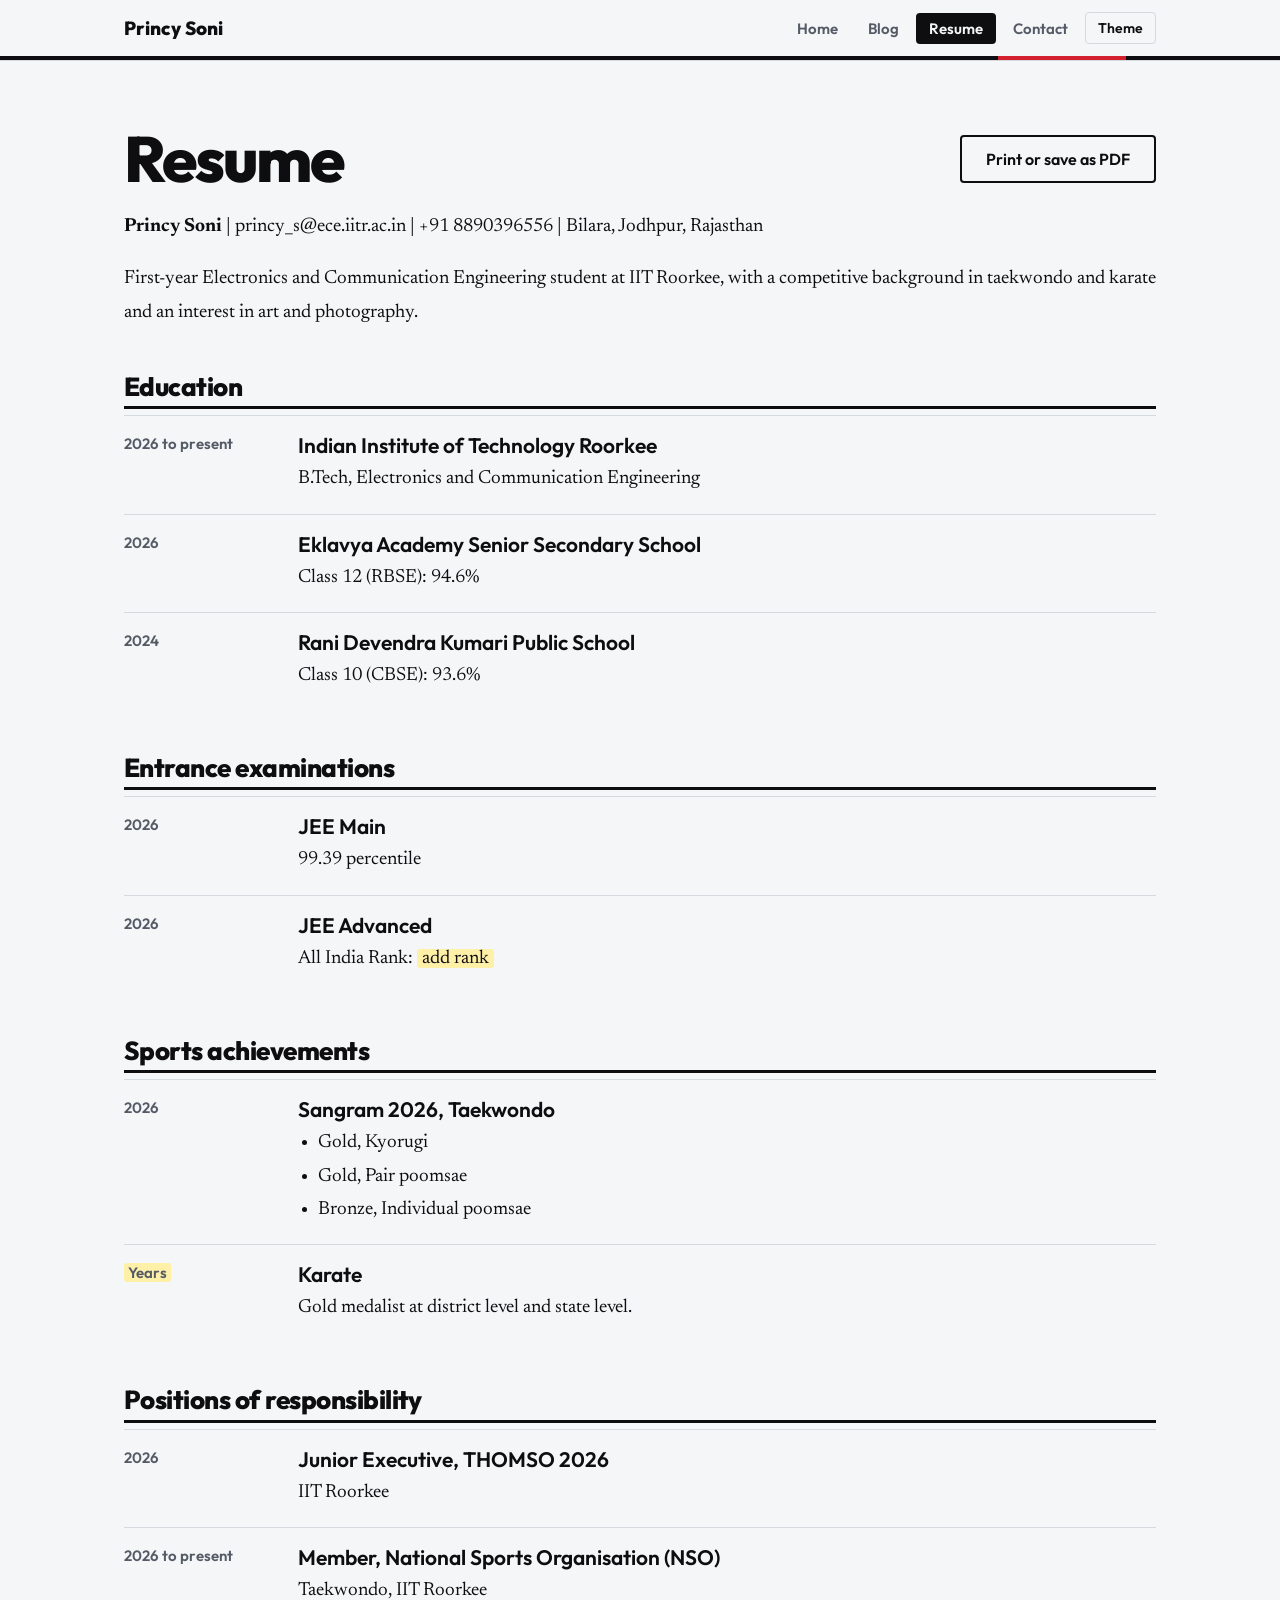
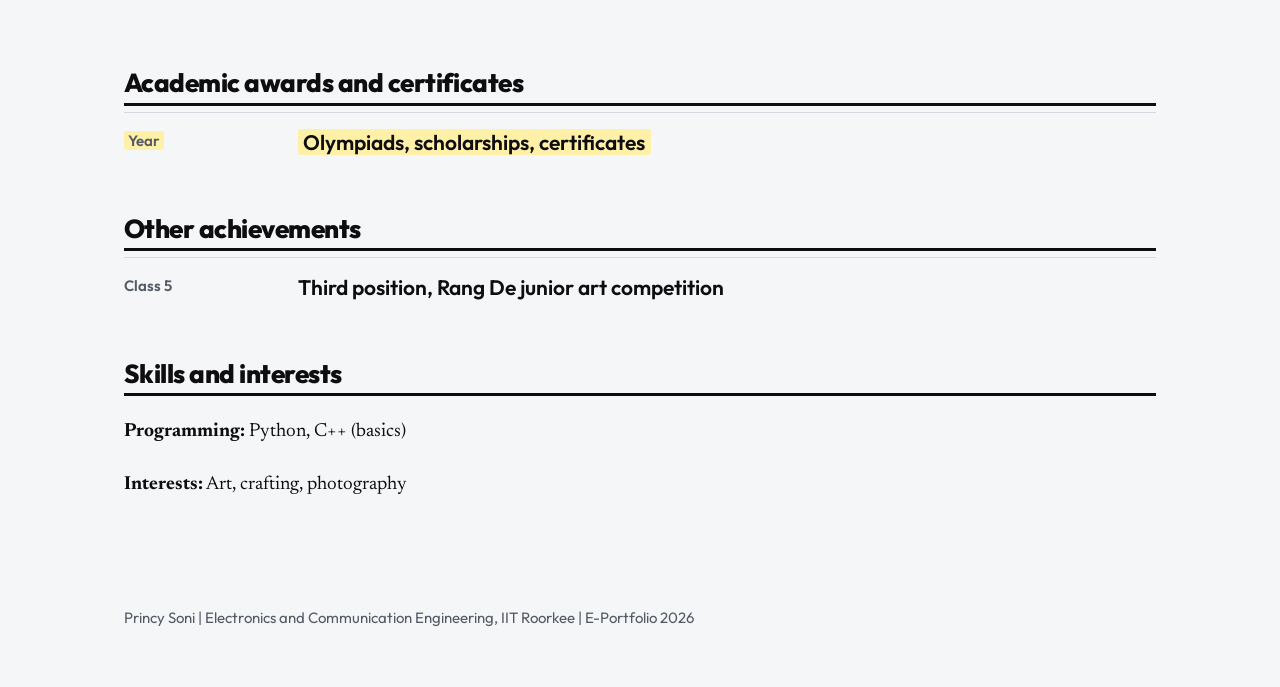
==== resume.html @ d1529dc6 "Add files via upload" ====
<!DOCTYPE html>
<html lang="en"><head><meta charset="utf-8">
<meta name="viewport" content="width=device-width, initial-scale=1, viewport-fit=cover">
<title>Resume | Princy Soni</title>
<link rel="preconnect" href="https://fonts.googleapis.com">
<link href="https://fonts.googleapis.com/css2?family=Outfit:wght@400;600;800&family=Newsreader:ital,wght@0,400;0,600;1,400&display=swap" rel="stylesheet">
<link rel="stylesheet" href="style.css"></head>
<body data-page="resume">
<div id="hdr"></div>
<main>
<div style="display:flex;justify-content:space-between;align-items:center;gap:16px;flex-wrap:wrap"><h1 class="pg">Resume</h1>
<button class="btn" onclick="window.print()">Print or save as PDF</button></div>
<p style="margin-top:18px"><b>Princy Soni</b> | princy_s@ece.iitr.ac.in | +91 8890396556 | Bilara, Jodhpur, Rajasthan</p>
<p>First-year Electronics and Communication Engineering student at IIT Roorkee, with a competitive background in taekwondo and karate and an interest in art and photography.</p>
<div class="rsec"><h2>Education</h2>
<div class="entry"><div class="when">2026 to present</div><div><h3>Indian Institute of Technology Roorkee</h3><p>B.Tech, Electronics and Communication Engineering</p></div></div>
<div class="entry"><div class="when">2026</div><div><h3>Eklavya Academy Senior Secondary School</h3><p>Class 12 (RBSE): 94.6%</p></div></div>
<div class="entry"><div class="when">2024</div><div><h3>Rani Devendra Kumari Public School</h3><p>Class 10 (CBSE): 93.6%</p></div></div></div>
<div class="rsec"><h2>Entrance examinations</h2>
<div class="entry"><div class="when">2026</div><div><h3>JEE Main</h3><p>99.39 percentile</p></div></div>
<div class="entry"><div class="when">2026</div><div><h3>JEE Advanced</h3><p>All India Rank: <span class="ph">add rank</span></p></div></div></div>
<div class="rsec"><h2>Sports achievements</h2>
<div class="entry"><div class="when">2026</div><div><h3>Sangram 2026, Taekwondo</h3><ul><li>Gold, Kyorugi</li><li>Gold, Pair poomsae</li><li>Bronze, Individual poomsae</li></ul></div></div>
<div class="entry"><div class="when"><span class="ph">Years</span></div><div><h3>Karate</h3><p>Gold medalist at district level and state level.</p></div></div></div>
<div class="rsec"><h2>Positions of responsibility</h2>
<div class="entry"><div class="when">2026</div><div><h3>Junior Executive, THOMSO 2026</h3><p>IIT Roorkee</p></div></div>
<div class="entry"><div class="when">2026 to present</div><div><h3>Member, National Sports Organisation (NSO)</h3><p>Taekwondo, IIT Roorkee</p></div></div></div>
<div class="rsec"><h2>Academic awards and certificates</h2>
<div class="entry"><div class="when"><span class="ph">Year</span></div><div><h3><span class="ph">Olympiads, scholarships, certificates</span></h3></div></div></div>
<div class="rsec"><h2>Other achievements</h2>
<div class="entry"><div class="when">Class 5</div><div><h3>Third position, Rang De junior art competition</h3></div></div></div>
<div class="rsec"><h2>Skills and interests</h2>
<p><b>Programming:</b> Python, C++ (basics)</p><p><b>Interests:</b> Art, crafting, photography</p></div>
</main>
<div id="ftr"></div>
<script src="layout.js"></script>
</body></html>
---- style.css ----
:root{--bg:#F4F6F8;--surface:#fff;--ink:#0E0E10;--muted:#555B66;--line:#D5DAE0;--red:#D3202F;--blue:#1F4FD8;--gold:#C9A227;--bronze:#A9622B;--mark:#FFF0A8;
--head:'Outfit','Segoe UI',system-ui,sans-serif;--body:'Newsreader',Georgia,serif;
box-sizing:border-box;padding-top:env(safe-area-inset-top,0px);padding-bottom:env(safe-area-inset-bottom,0px)}
@media (prefers-color-scheme:dark){:root:not([data-theme="light"]){--bg:#0E1014;--surface:#171A20;--ink:#EDEEF0;--muted:#A3A9B5;--line:#2A2F38;--red:#FF5A66;--blue:#7FA1FF;--mark:#4A4020}}
:root[data-theme="dark"]{--bg:#0E1014;--surface:#171A20;--ink:#EDEEF0;--muted:#A3A9B5;--line:#2A2F38;--red:#FF5A66;--blue:#7FA1FF;--mark:#4A4020}
*{box-sizing:border-box}html{scroll-behavior:smooth}
body{margin:0;background:var(--bg);color:var(--ink);font:19px/1.75 var(--body)}
a{color:var(--blue)}:focus-visible{outline:3px solid var(--blue);outline-offset:3px}
.ph{background:var(--mark);padding:0 .25em;border-radius:3px}
.bar{position:sticky;top:0;z-index:5;background:var(--bg);border-bottom:1px solid var(--line)}
.bar::after{content:"";display:block;height:4px;background:linear-gradient(90deg,var(--ink) 0 78%,var(--red) 78% 88%,var(--ink) 88%)}
.bar-in{max-width:1080px;margin:auto;display:flex;align-items:center;justify-content:space-between;padding:12px 24px;gap:16px}
.bar b{font:800 19px var(--head)}
nav{display:flex;gap:4px;align-items:center;flex-wrap:wrap}
nav a{font:600 15px var(--head);text-decoration:none;color:var(--muted);padding:6px 13px;border-radius:4px}
nav a:hover{color:var(--ink)}nav a[aria-current="page"]{color:var(--bg);background:var(--ink)}
#theme{font:600 14px var(--head);background:none;border:1px solid var(--line);color:var(--ink);border-radius:4px;padding:6px 12px;cursor:pointer}
main{max-width:1080px;margin:auto;padding:64px 24px}
h1,h2,h3{font-family:var(--head);line-height:1.05;margin:0}
h2{font-size:clamp(28px,5vw,42px);font-weight:800;letter-spacing:-.02em;margin:0 0 18px}
h3{font-size:21px;font-weight:600}
.eyebrow{font:600 14px var(--head);letter-spacing:.18em;text-transform:uppercase;color:var(--red);margin:0 0 14px}
.pg{font-size:clamp(36px,6vw,64px);font-weight:800;letter-spacing:-.03em}
.hero{display:grid;gap:56px;grid-template-columns:1.4fr 1fr;align-items:center}
.name{font-size:clamp(56px,11vw,128px);font-weight:800;letter-spacing:-.045em;line-height:.92}
.name span{display:block}.name .o{color:transparent;-webkit-text-stroke:2px var(--ink)}
.lead{max-width:31em;margin:22px 0 0;font-size:22px}
.motto{margin:22px 0 0;font:italic 22px var(--body);color:var(--muted);border-left:4px solid var(--blue);padding-left:16px}
.btns{display:flex;flex-wrap:wrap;gap:12px;margin-top:28px}
.btn{font:600 16px var(--head);text-decoration:none;padding:12px 24px;border-radius:4px;border:2px solid var(--ink);color:var(--ink);background:none;cursor:pointer;transition:transform .2s}
.btn:hover{transform:translateY(-3px)}.btn.fill{background:var(--ink);color:var(--bg)}
.photo{position:relative;aspect-ratio:4/5;max-width:350px;justify-self:center;width:100%;background:var(--surface);box-shadow:-12px -12px 0 var(--red),12px 12px 0 var(--blue);display:grid;place-items:center;overflow:hidden;transition:transform .4s}
.photo:hover{transform:rotate(-1.5deg)}
.photo img{position:absolute;inset:0;width:100%;height:100%;object-fit:cover}
.photo span{font:800 80px var(--head);color:var(--line)}
.mq{overflow:hidden;border-block:2px solid var(--ink);background:var(--ink);color:var(--bg);white-space:nowrap}
.mq div{display:inline-block;padding:12px 0;font:800 20px var(--head);letter-spacing:.08em;text-transform:uppercase;animation:mq 28s linear infinite}
@keyframes mq{to{transform:translateX(-50%)}}
.stats{display:grid;grid-template-columns:repeat(auto-fit,minmax(200px,1fr));gap:24px;margin-top:64px}
.stat{border-top:4px solid var(--red);padding-top:12px}.stat:nth-child(2){border-color:var(--blue)}.stat:nth-child(3){border-color:var(--ink)}
.stat b{display:block;font:800 clamp(48px,8vw,72px) var(--head);letter-spacing:-.03em;line-height:1}
.stat span{font:600 15px var(--head);color:var(--muted)}
.sec{margin-top:80px;padding-top:44px;border-top:1px solid var(--line)}
.split{display:grid;grid-template-columns:1.2fr 1fr;gap:56px;align-items:start}
.medals{display:grid;grid-template-columns:repeat(auto-fit,minmax(170px,1fr));gap:16px;margin-top:20px}
.medal{border:2px solid var(--ink);padding:16px;background:var(--surface);transition:transform .25s,box-shadow .25s}
.medal:hover{transform:translate(-4px,-4px);box-shadow:6px 6px 0 var(--red)}
.medal i{display:block;width:34px;height:34px;border-radius:50%;margin-bottom:10px;background:var(--gold);box-shadow:inset 0 0 0 5px rgba(255,255,255,.35)}
.medal.b i{background:var(--bronze)}.medal p{margin:2px 0 0;font-size:16px;color:var(--muted)}
.chips{display:flex;flex-wrap:wrap;gap:8px;padding:0;margin:14px 0 0;list-style:none}
.chips li{border:1px solid var(--ink);padding:4px 14px;border-radius:4px;font:600 15px var(--head)}
.fig{margin:0;max-width:520px}.fig img{display:block;width:100%;height:auto;border:2px solid var(--ink)}
.fig.wide{max-width:none;margin:34px 0}
.fig figcaption{font:600 15px var(--head);color:var(--muted);margin-top:8px}
.post{max-width:40em}.post h2{font-size:28px;margin:44px 0 6px}
.post h2 em{font-style:normal;color:var(--red);margin-right:10px}
.meta{font:600 15px var(--head);color:var(--muted);margin:14px 0 8px}
blockquote{margin:34px 0;padding:4px 0 4px 22px;border-left:5px solid var(--red);font-style:italic;font-size:25px;line-height:1.45}
.entry{display:grid;grid-template-columns:150px 1fr;gap:24px;padding:18px 0;border-top:1px solid var(--line)}
.when{font:600 15px var(--head);color:var(--muted)}.entry p,.entry ul{margin:6px 0 0}.entry ul{padding-left:20px}
.rsec{margin-top:44px}.rsec h2{font-size:26px;margin-bottom:6px;border-bottom:3px solid var(--ink);padding-bottom:6px}
.contact{list-style:none;margin:28px 0 0;padding:0;border-top:3px solid var(--ink);max-width:620px}
.contact li{display:flex;justify-content:space-between;gap:16px;padding:14px 0;border-bottom:1px solid var(--line)}
.contact span:first-child{font-family:var(--head);font-weight:600;color:var(--muted)}
footer{max-width:1080px;margin:auto;padding:24px 24px 60px;color:var(--muted);font:15px var(--head)}
.js .rv{opacity:0;transform:translateY(26px);transition:opacity .7s,transform .7s}.js .rv.in{opacity:1;transform:none}
@media (prefers-reduced-motion:reduce){.rv{opacity:1!important;transform:none!important}.mq div{animation:none}html{scroll-behavior:auto}}
@media (max-width:800px){.hero,.split{grid-template-columns:1fr;gap:44px}.entry{grid-template-columns:1fr;gap:4px}.bar b{display:none}.bar-in{padding:10px 12px}main,footer{padding-left:20px;padding-right:20px}main{padding-top:40px}.photo{max-width:270px}}
@media print{.bar,.btns,#theme,footer,.mq{display:none}main{padding:0}.js .rv{opacity:1;transform:none}}
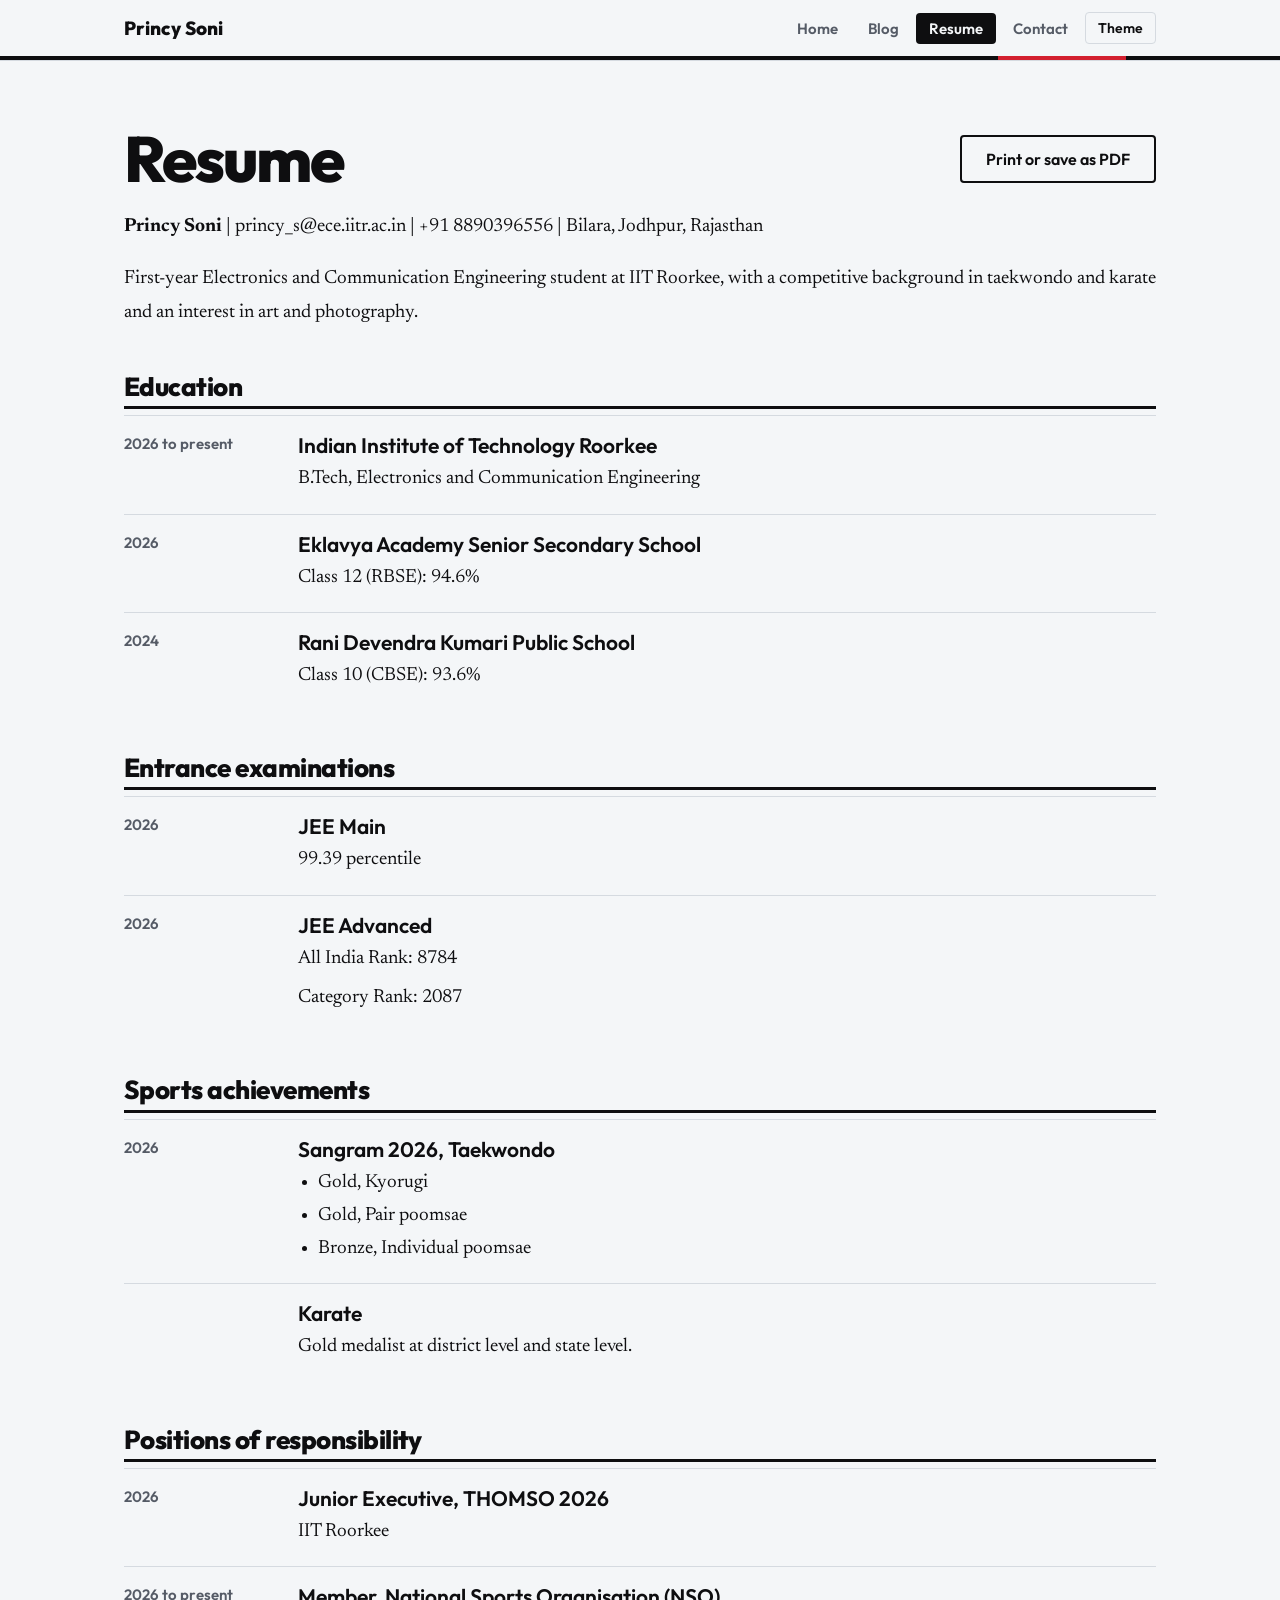
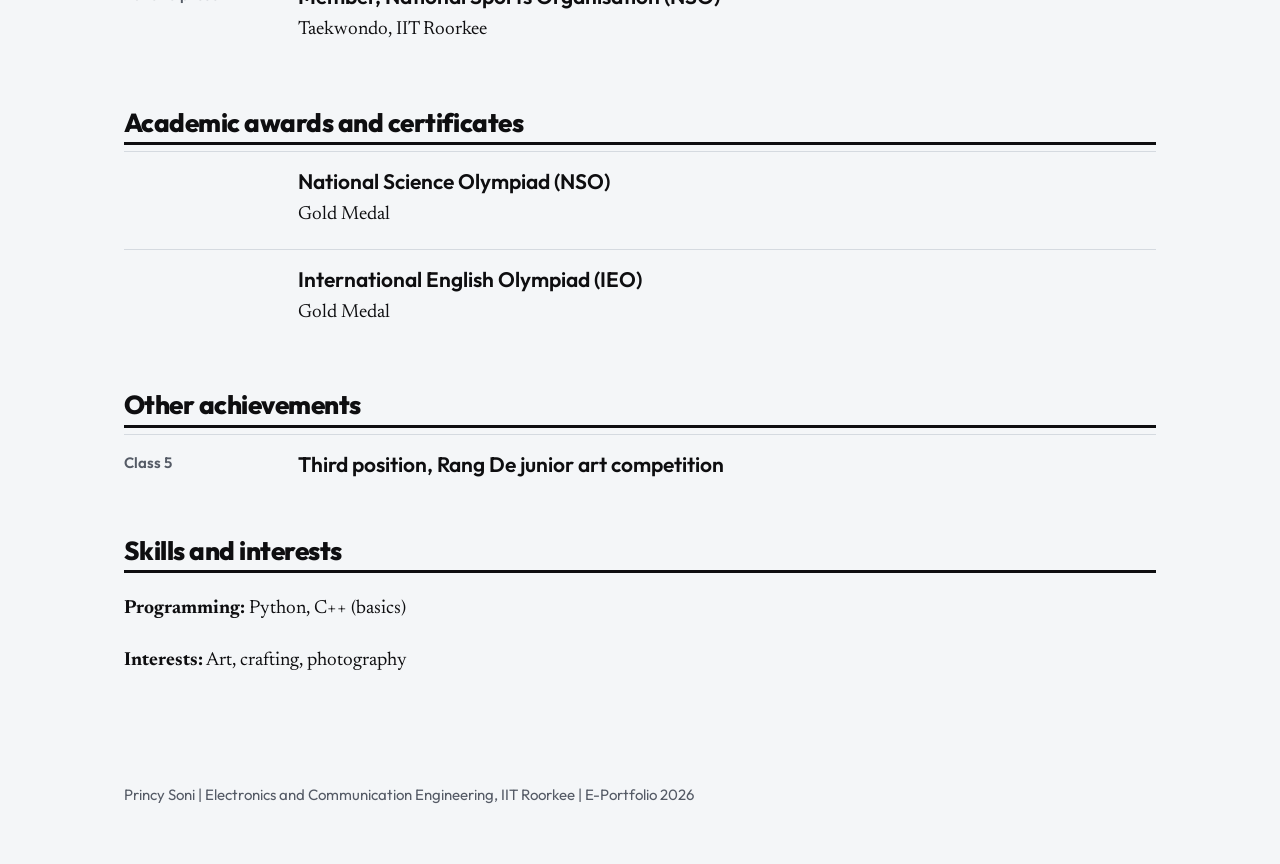
==== commit a496c634: "Add files via upload" ====
--- a/resume.html
+++ b/resume.html
@@ -18,16 +18,17 @@
 <div class="entry"><div class="when">2024</div><div><h3>Rani Devendra Kumari Public School</h3><p>Class 10 (CBSE): 93.6%</p></div></div></div>
 <div class="rsec"><h2>Entrance examinations</h2>
 <div class="entry"><div class="when">2026</div><div><h3>JEE Main</h3><p>99.39 percentile</p></div></div>
-<div class="entry"><div class="when">2026</div><div><h3>JEE Advanced</h3><p>All India Rank: <span class="ph">add rank</span></p></div></div></div>
+<div class="entry"><div class="when">2026</div><div><h3>JEE Advanced</h3><p>All India Rank: 8784</p><p>Category Rank: 2087</p></div></div>
+</p></div></div></div>
 <div class="rsec"><h2>Sports achievements</h2>
 <div class="entry"><div class="when">2026</div><div><h3>Sangram 2026, Taekwondo</h3><ul><li>Gold, Kyorugi</li><li>Gold, Pair poomsae</li><li>Bronze, Individual poomsae</li></ul></div></div>
-<div class="entry"><div class="when"><span class="ph">Years</span></div><div><h3>Karate</h3><p>Gold medalist at district level and state level.</p></div></div></div>
+<div class="entry"><div class="when"></div><div><h3>Karate</h3><p>Gold medalist at district level and state level.</p></div></div></div>
 <div class="rsec"><h2>Positions of responsibility</h2>
 <div class="entry"><div class="when">2026</div><div><h3>Junior Executive, THOMSO 2026</h3><p>IIT Roorkee</p></div></div>
 <div class="entry"><div class="when">2026 to present</div><div><h3>Member, National Sports Organisation (NSO)</h3><p>Taekwondo, IIT Roorkee</p></div></div></div>
 <div class="rsec"><h2>Academic awards and certificates</h2>
-<div class="entry"><div class="when"><span class="ph">Year</span></div><div><h3><span class="ph">Olympiads, scholarships, certificates</span></h3></div></div></div>
-<div class="rsec"><h2>Other achievements</h2>
+<div class="entry"><div class="when"></span></div><div><h3>National Science Olympiad (NSO)</h3><p>Gold Medal</p></div></div>
+<div class="entry"><div class="when"></span></div><div><h3>International English Olympiad (IEO)</h3><p>Gold Medal</p></div></div></div><div class="rsec"><h2>Other achievements</h2>
 <div class="entry"><div class="when">Class 5</div><div><h3>Third position, Rang De junior art competition</h3></div></div></div>
 <div class="rsec"><h2>Skills and interests</h2>
 <p><b>Programming:</b> Python, C++ (basics)</p><p><b>Interests:</b> Art, crafting, photography</p></div>
